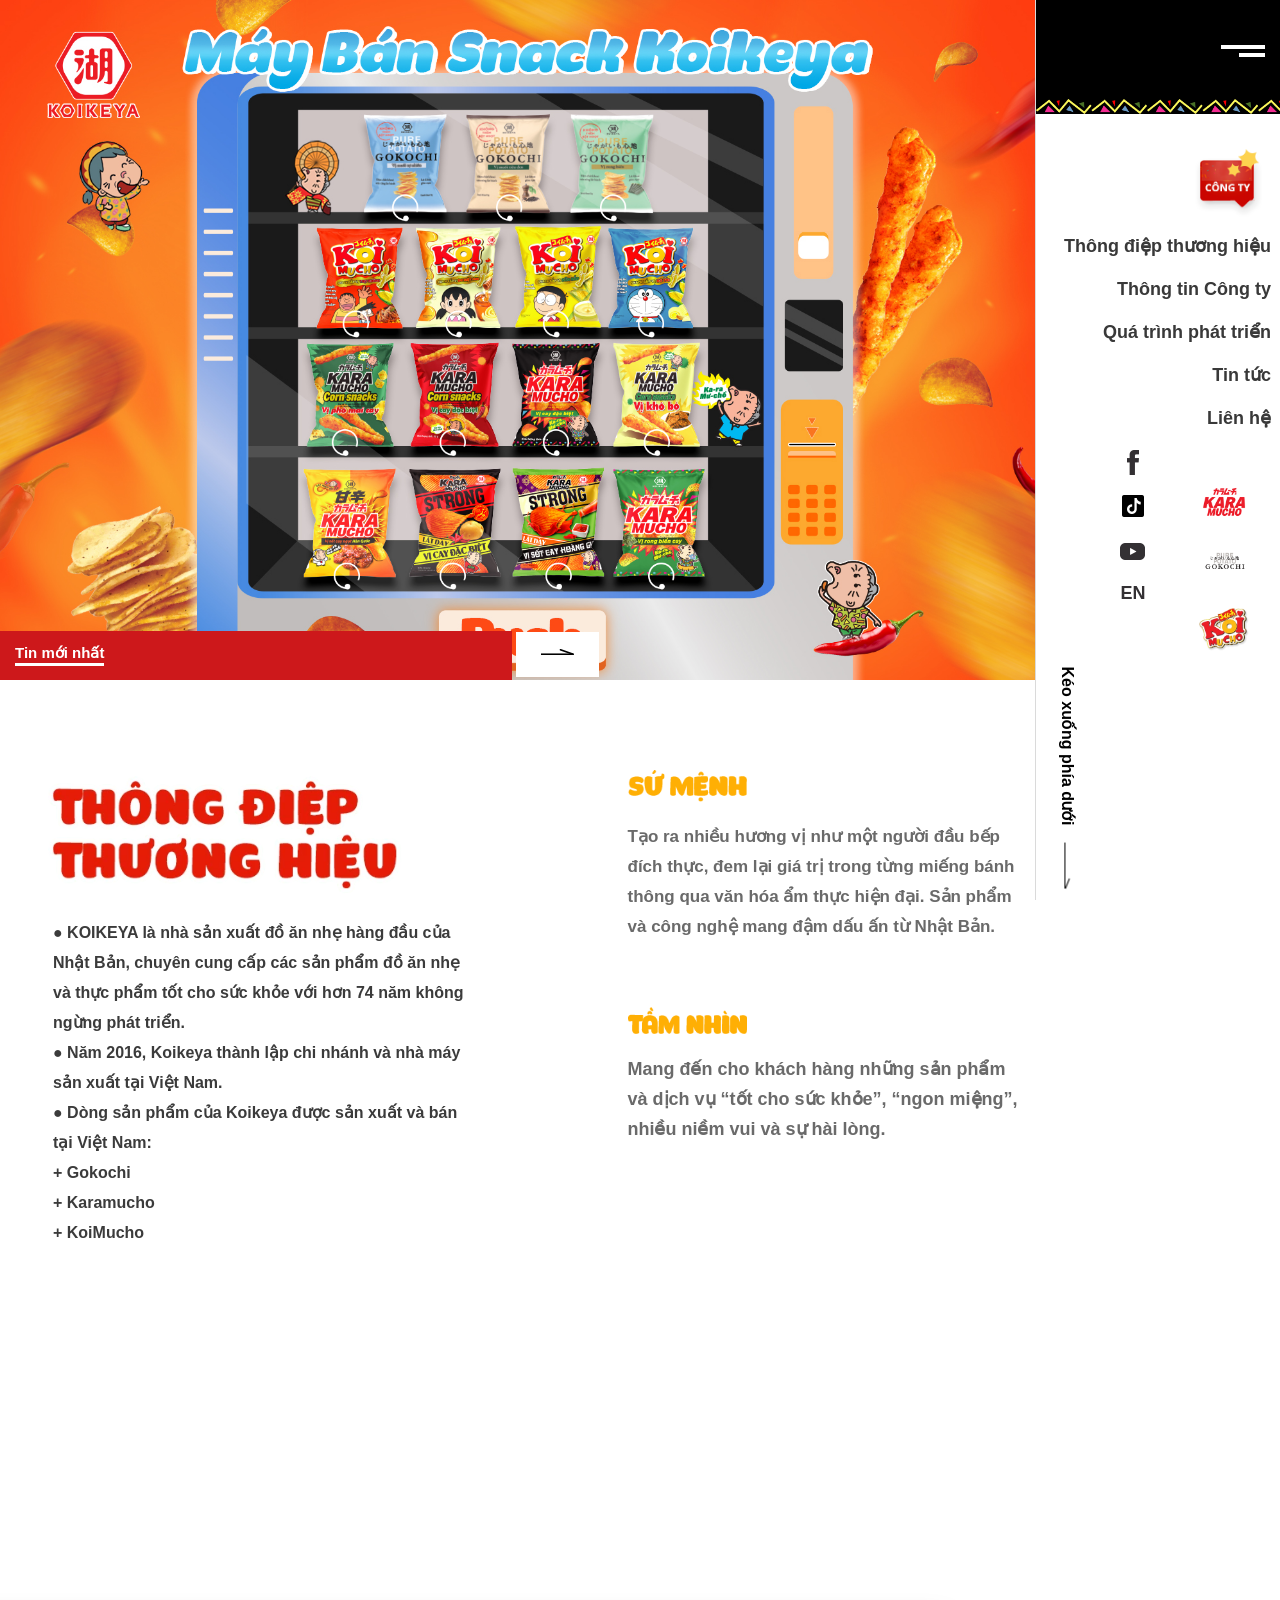
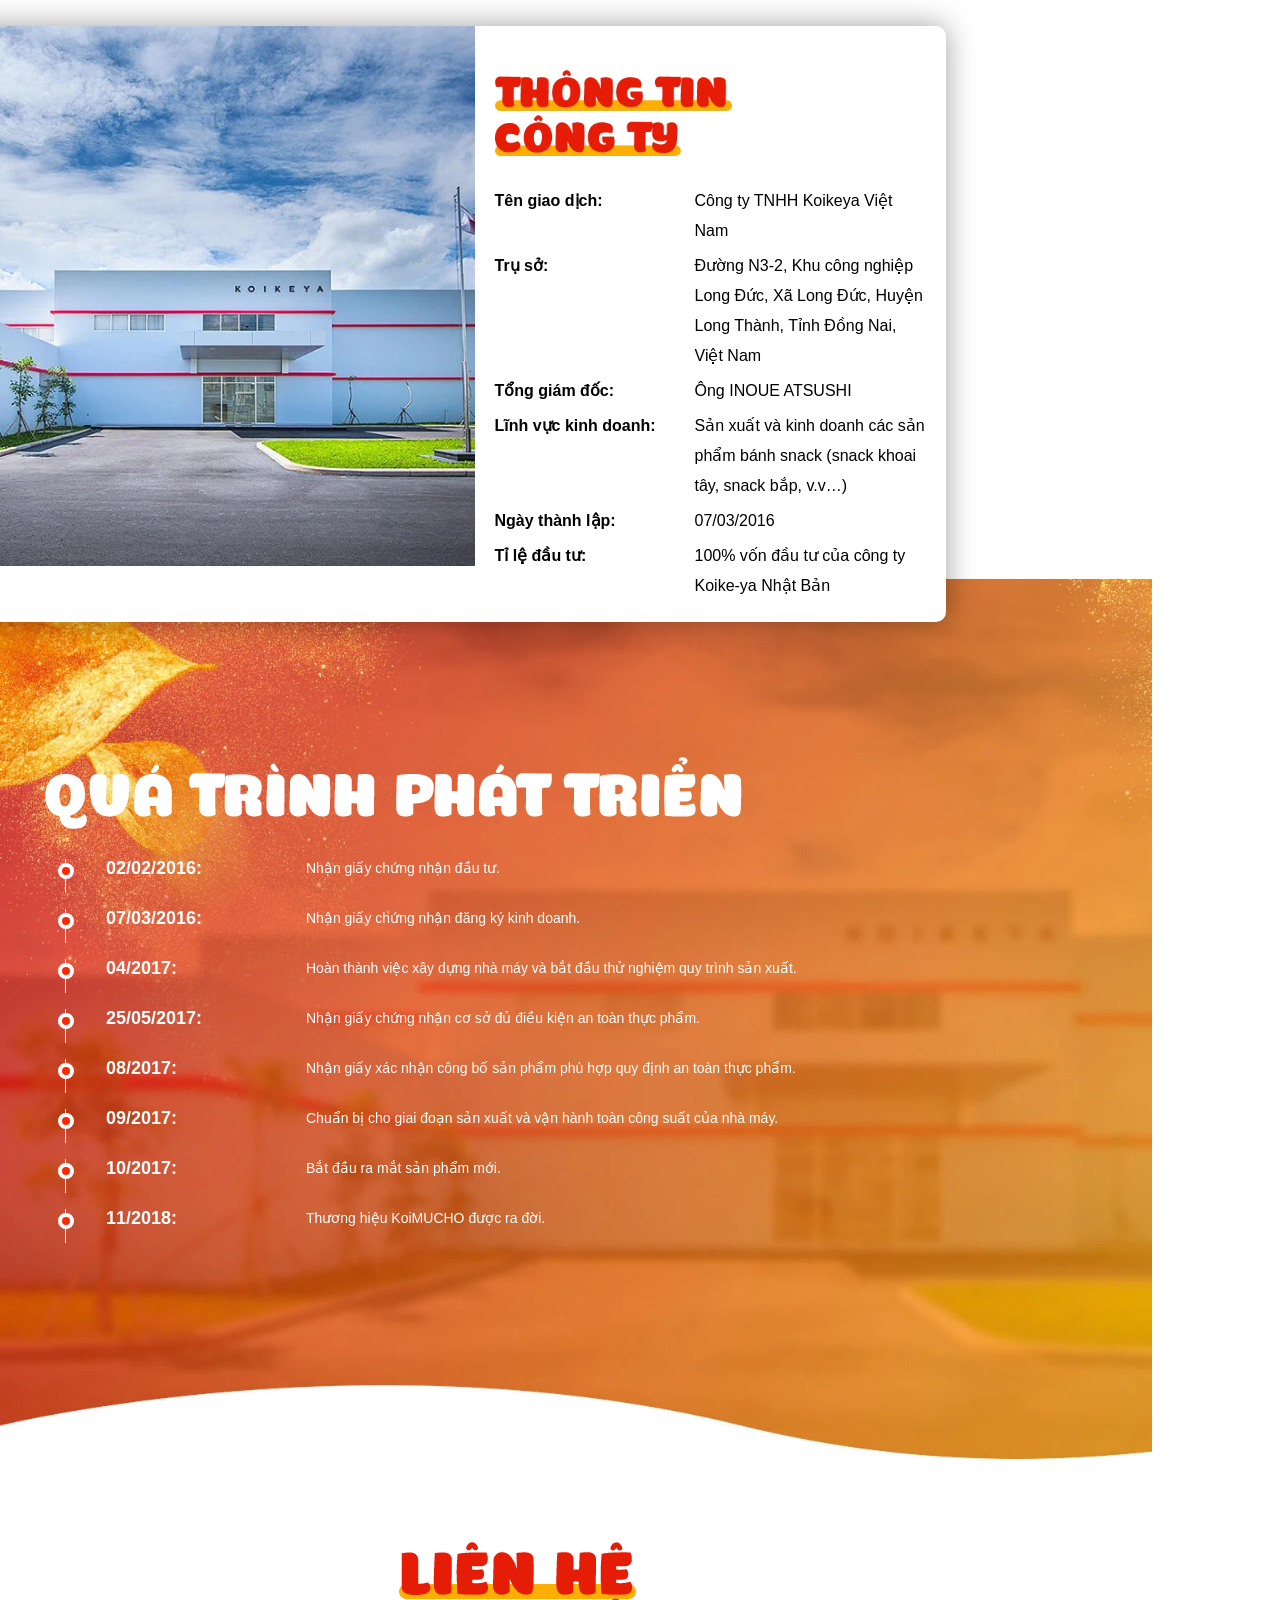
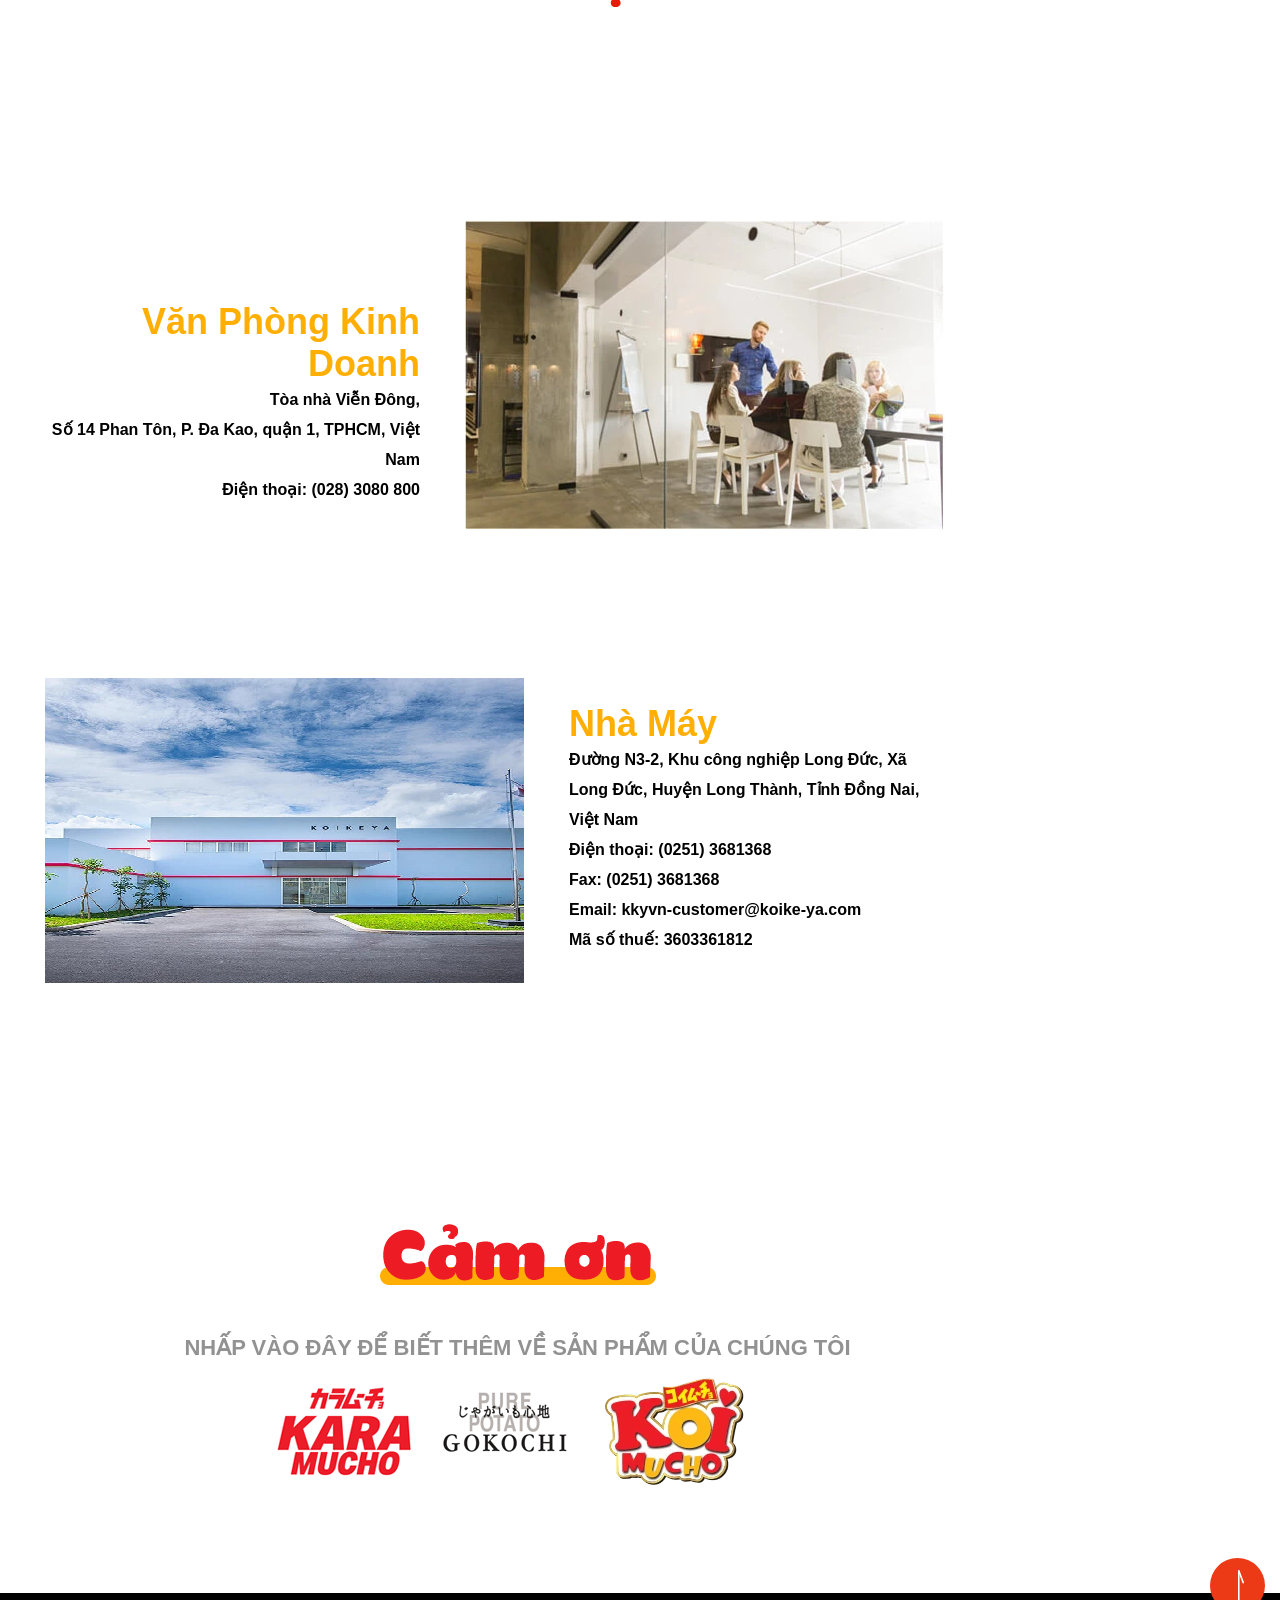
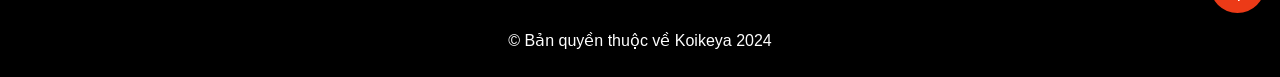
==== corporate.html @ fdd8d968 "first commit" ====
<!DOCTYPE html>
<html lang="en">
  <head>
    <meta charset="UTF-8" />
    <meta
      name="viewport"
      content="width=device-width, initial-scale=1, shrink-to-fit=no"
    />
    <link
      rel="stylesheet"
      href="https://cdn.jsdelivr.net/npm/bootstrap@4.3.1/dist/css/bootstrap.min.css"
      integrity="sha384-ggOyR0iXCbMQv3Xipma34MD+dH/1fQ784/j6cY/iJTQUOhcWr7x9JvoRxT2MZw1T"
      crossorigin="anonymous"
    />
    <title>Corporate Site | Koikeya</title>
    <meta name="author" content="Corporate Site" />
    <meta
      property="og:image"
      content="./assets/main-img/banner-corporate.jpg"
    />
    <link
      rel="icon"
      type="image/x-icon"
      href="./assets/main-img/logo-web.png"
    />
    <link rel="stylesheet" href="./corporate.css" />
    <link rel="stylesheet" href="./responsive-corporate.css" />
    <script src="https://ajax.googleapis.com/ajax/libs/jquery/3.7.1/jquery.min.js"></script>
    <script src="corporate.js"></script>
  </head>

  <body>
    <div class="row w-100 p-0 m-0">
      <div
        class="corporate-left"
        data-bs-spy="scroll"
        data-bs-target="#list-example"
        data-bs-offset="0"
        class="scrollspy-example"
        tabindex="0"
      >
        <div class="banner" id="banner">
          <img
            src="./assets/main-img/banner-corporate.jpg"
            alt=""
            class="nav-banner"
          />
          <div class="banner-bottom">
            <div class="content">
              <h2>Tin mới nhất</h2>
            </div>
            <div class="btn">
              <a href=""></a>
            </div>
          </div>
        </div>
        <div id="brand-message" class="section-brand">
          <div class="section-brand-message p-5">
            <img
              src="./assets/main-img/brand-message-vi.d3478b57.webp"
              alt=""
              width="84%"
              class="mt-5 mb-4"
            />
            <p>
              ● KOIKEYA là nhà sản xuất đồ ăn nhẹ hàng đầu của Nhật Bản, chuyên
              cung cấp các sản phẩm đồ ăn nhẹ và thực phẩm tốt cho sức khỏe với
              hơn 74 năm không ngừng phát triển.
              <br />
              ● Năm 2016, Koikeya thành lập chi nhánh và nhà máy sản xuất tại
              Việt Nam.
              <br />
              ● Dòng sản phẩm của Koikeya được sản xuất và bán tại Việt Nam:
              <br />
              + Gokochi
              <br />+ Karamucho <br />+ KoiMucho
            </p>
          </div>
          <div class="mission-container">
            <div class="content-mission">
              <img
                src="./assets/main-img/download (5).png"
                alt=""
                width="30%"
              />
              <div>
                Tạo ra nhiều hương vị như một người đầu bếp đích thực, đem lại
                giá trị trong từng miếng bánh thông qua văn hóa ẩm thực hiện
                đại. Sản phẩm và công nghệ mang đậm dấu ấn từ Nhật Bản.
              </div>
            </div>
            <div class="content-vision">
              <img
                src="./assets/main-img/download (6).png"
                alt=""
                width="30%"
              />
              <div>
                Mang đến cho khách hàng những sản phẩm và dịch vụ “tốt cho sức
                khỏe”, “ngon miệng”, nhiều niềm vui và sự hài lòng.
              </div>
            </div>
          </div>
        </div>
        <div id="company-info" class="wh-100">
          <div class="container w-100">
            <div class="company-info_wrap d-flex">
              <div class="company-img">
                <img
                  src="./assets/main-img/koikeya.e0953440.webp"
                  alt=""
                  width="540px"
                  height="540px"
                />
              </div>
              <div class="company-content w-100">
                <img
                  src="./assets/main-img/company-info-vi.87ea4a58 (1).webp"
                  alt=""
                  width="55%"
                />
                <ul class="w-100">
                  <li class="w-100">
                    <p class="title">Tên giao dịch:</p>
                    <p class="content text-left">
                      Công ty TNHH Koikeya Việt Nam
                    </p>
                  </li>
                  <li class="w-100">
                    <p class="title">Trụ sở:</p>
                    <p class="content">
                      Đường N3-2, Khu công nghiệp Long Đức, Xã Long Đức, Huyện
                      Long Thành, Tỉnh Đồng Nai, Việt Nam
                    </p>
                  </li>
                  <li class="w-100">
                    <p class="title">Tổng giám đốc:</p>
                    <p class="content">Ông INOUE ATSUSHI</p>
                  </li>
                  <li class="w-100">
                    <p class="title">Lĩnh vực kinh doanh:</p>
                    <p class="content">
                      Sản xuất và kinh doanh các sản phẩm bánh snack (snack
                      khoai tây, snack bắp, v.v…)
                    </p>
                  </li>
                  <li class="w-100">
                    <p class="title">Ngày thành lập:</p>
                    <p class="content">07/03/2016</p>
                  </li>
                  <li class="w-100">
                    <p class="title">Tỉ lệ đầu tư:</p>
                    <p class="content">
                      100% vốn đầu tư của công ty Koike-ya Nhật Bản
                    </p>
                  </li>
                </ul>
              </div>
            </div>
          </div>
        </div>
        <div id="other" class="section-other">
          <div class="container">
            <div class="section-other__content">
              <h2 class="">
                <img src="./assets/main-img/other-vi.a09af81f.webp" alt="" />
              </h2>
              <ul>
                <li>
                  <div>02/02/2016:</div>
                  <p>Nhận giấy chứng nhận đầu tư.</p>
                </li>
              </ul>
              <ul>
                <li>
                  <div>07/03/2016:</div>
                  <p>Nhận giấy chứng nhận đăng ký kinh doanh.</p>
                </li>
              </ul>
              <ul>
                <li>
                  <div>04/2017:</div>
                  <p>
                    Hoàn thành việc xây dựng nhà máy và bắt đầu thử nghiệm quy
                    trình sản xuất.
                  </p>
                </li>
              </ul>
              <ul>
                <li>
                  <div>25/05/2017:</div>
                  <p>
                    Nhận giấy chứng nhận cơ sở đủ điều kiện an toàn thực phẩm.
                  </p>
                </li>
              </ul>
              <ul>
                <li>
                  <div>08/2017:</div>
                  <p>
                    Nhận giấy xác nhận công bố sản phẩm phù hợp quy định an toàn
                    thực phẩm.
                  </p>
                </li>
              </ul>
              <ul>
                <li>
                  <div>09/2017:</div>
                  <p>
                    Chuẩn bị cho giai đoạn sản xuất và vận hành toàn công suất
                    của nhà máy.
                  </p>
                </li>
              </ul>
              <ul>
                <li>
                  <div>10/2017:</div>
                  <p>Bắt đầu ra mắt sản phẩm mới.</p>
                </li>
              </ul>
              <ul>
                <li>
                  <div>11/2018:</div>
                  <p>Thương hiệu KoiMUCHO được ra đời.</p>
                </li>
              </ul>
            </div>
          </div>
        </div>
        <div class="contact" id="contact">
          <div class="container">
            <img
              src="./assets/main-img/download (8).png"
              alt=""
              class="contact-title-img"
            />
            <div class="contact-wrap">
              <div class="contact-content">
                <div class="section-contact">
                  <div>
                    <h3>Văn Phòng Kinh Doanh</h3>
                    <p class="address-first">Tòa nhà Viễn Đông,</p>
                    <p>Số 14 Phan Tôn, P. Đa Kao, quận 1, TPHCM, Việt Nam</p>
                    <a href="tel:+842873080800">Điện thoại: (028) 3080 800</a>
                  </div>
                  <div>
                    <img
                      src="./assets/main-img/contact-img01.9b5e8e70.webp"
                      alt=""
                    />
                  </div>
                </div>
                <div class="section-contact">
                  <div>
                    <img
                      src="./assets/main-img/contact-img02.76fb9b3e.png"
                      alt=""
                    />
                  </div>
                  <div class="reverse">
                    <h3>Nhà Máy</h3>
                    <p class="address">
                      Đường N3-2, Khu công nghiệp Long Đức, Xã Long Đức, Huyện
                      Long Thành, Tỉnh Đồng Nai, Việt Nam
                    </p>
                    <a href="tel:+842513681368" class="phone"
                      >Điện thoại: (0251) 3681368</a
                    >
                    <p class="fax">Fax: (0251) 3681368</p>
                    <a href="mailto:kkyvn-customer@koike-ya.com" class="email"
                      >Email: kkyvn-customer@koike-ya.com</a
                    >
                    <p class="tax">Mã số thuế: 3603361812</p>
                  </div>
                </div>
              </div>
            </div>
          </div>
        </div>
        <div class="thank-you">
          <div>
            <img src="./assets/main-img/thank-you.png" alt="" class="mb-5" />
          </div>
          <p>NHẤP VÀO ĐÂY ĐỂ BIẾT THÊM VỀ SẢN PHẨM CỦA CHÚNG TÔI</p>
          <div class="d-flex justify-content-center logo-bottom">
            <a href="./karamucho.html">
              <img
                src="./assets/main-img/menu-logo-karamucho.c466da1b.png"
                alt=""
              />
            </a>
            <a href="./gokochi.html">
              <img src="./assets/main-img/menu-logo-gokochi.png" alt="" />
            </a>
            <a href="./koimucho.html">
              <img src="./assets/main-img/koi-mucho.43d8c88e.webp" alt="" />
            </a>
          </div>
        </div>
      </div>
      <div class="corporate-right" id="list-example" class="list-group">
        <div class="d-flex flex-column vh-100 ">
          <div class="w-100 navbar-wrap fixed-left">
            <div class="navbar-inner d-flex justify-content-end ">
              <div class="nav-logo">
                <img src="./assets/main-img/logo.1ca9125c.webp" />
              </div>
              <div class="navbar-btn" id="navbar-btn">
                <span></span>
                <span></span>
              </div>
            </div>
          </div>
          <div class="navbar-content">
            <div class="btn-navbar-content">
              <img src="./assets/main-img/close.png" alt="" id="close-img" />
            </div>
            <div class="navbar-content_wrap">
              <div class="nav-content_list">
                <div class="nav-content_item">
                  <a href="index.html">Trang chủ</a>
                </div>
                <div class="nav-content_item ">
                  <a href="" class="active">Website Công Ty</a>
                </div>
                <div class="nav-content_item">
                  <a href="./karamucho.html">KARAMUCHO</a>
                </div>
                <div class="nav-content_item">
                  <a href="./koimucho.html">KoiMUCHO</a>
                </div>
                <div class="nav-content_item">
                  <a href="./gokochi.html">Gokochi</a>
                </div>
                <div class="nav-content_logo">
                  <a
                    href="./karamucho.html"
                    class="nav-content__logo__karamocho"
                    ><img
                      src="./assets/main-img/menu-logo-karamucho.c466da1b.png"
                      alt=""
                      width="280px"
                      height="250px"
                  /></a>
                  <a href="./gokochi.html" class="nav-content__logo__koimocho"
                    ><img src="./assets/gokochi/Logo Gokochi.jpg" alt=""
                  /></a>
                  <a href="./koimucho.html" class="nav-content__logo__koimocho"
                    ><img
                      src="./assets/main-img/menu-logo-koimucho.8d4b4646.webp"
                      alt=""
                  /></a>
                </div>
                <div class="nav-content_social">
                  <a href="https://www.facebook.com/Karamucho.Vn/"
                    ><img src="./assets/main-img/download (16).png" alt=""
                  /></a>
                  <a href="https://www.tiktok.com/@koikeya_snack"
                    ><img src="./assets/main-img/tiktok.png" alt=""
                  /></a>
                  <a
                    href="https://www.youtube.com/channel/UCUNnWTLL2CyNMmF2dpbd9xg"
                    ><img src="./assets/main-img/download (17).png" alt=""
                  /></a>
                  <a href="javascript:void(0);" id="language">EN</a>
                </div>
              </div>
            </div>
          </div>
          <div class="w-100 navbar-scroll">
            <div class="w-100 d-flex justify-content-end">
              <img
                src="./assets/main-img/icon-corp-vi.7eacaf6f.webp"
                alt=""
                class="company-icon"
              />
            </div>
            <div class="w-100 d-flex flex-column align-items-end">
              <div class="nav-scroll_item">
                <a href="#brand-message"> Thông điệp thương hiệu </a>
              </div>
              <div class="nav-scroll_item">
                <a href="#company-info"> Thông tin Công ty </a>
              </div>
              <div class="nav-scroll_item">
                <a href="#other"> Quá trình phát triển </a>
              </div>
              <div class="nav-scroll_item">
                <a href="#contact"> Tin tức </a>
              </div>
              <div class="nav-scroll_item">
                <a href="#contact"> Liên hệ </a>
              </div>
            </div>
            <div class="d-flex justify-content-around">
              <div>
                <div class="scroll-down vi">
                  <a href="#">Kéo xuống phía dưới</a>
                </div>
              </div>
              <div class="navbar-scroll_social">
                <a href="https://www.facebook.com/Karamucho.Vn/"
                  ><img
                    src="./assets/main-img/download (3).png"
                    alt=""
                    width="12px"
                    height="25px"
                /></a>
                <a href="https://www.tiktok.com/@koikeya_snack"
                  ><img
                    src="./assets/main-img/icons8-tiktok-30.png"
                    alt=""
                    href="https://www.tiktok.com/@koikeya_snack"
                /></a>
                <a
                  href="https://www.youtube.com/channel/UCUNnWTLL2CyNMmF2dpbd9xg"
                  ><img src="./assets/main-img/download (4).png" alt=""
                /></a>
                <a href="javascript:void(0)" id="language-bottom">EN</a>
              </div>
              <div class="navbar-scroll_logo">
                <a href="./karamucho.html"
                  ><img
                    src="./assets/main-img/menu-logo-karamucho.c466da1b.png"
                    alt=""
                /></a>
                <a href="./gokochi.html">
                  <img src="./assets/gokochi/Logo Gokochi.jpg" alt="" />
                </a>
                <a href="./koimucho.html">
                  <img
                    src="./assets/main-img/menu-logo-koimucho.8d4b4646.webp"
                    alt=""
                  />
                </a>
              </div>
            </div>
          </div>
        </div>
      </div>
      <footer>
        <div class="copyright">
          <div class="back-top"></div>
          <span>© Bản quyền thuộc về Koikeya 2024</span>
        </div>
      </footer>
    </div>
  </body>
</html>
---- corporate.css ----
body {
    /* overflow: hidden; */
}

.corporate-left {
    max-width: calc(100% - 245px);
}

.corporate-right {
    width: 245px;
    max-height: 100vh;
    border-left: 1px solid #dadada;
    background-color: white;
    position: fixed;
    right: 0;
}

.navbar-wrap {
    padding: 15px 15px 30px 15px;
    background: #000 url("./assets/main-img/download\ \(1\).png") repeat-x 0 100% / auto 15px;
}

.navbar-inner {
    height: 69px;
}

.navbar-btn {
    position: relative;
    width: 44px;
    height: 3px;
    cursor: pointer;
    z-index: 9999;
}

.navbar-btn span:first-child {
    width: 100%;
    top: 30px;
    position: absolute;
    left: 0;
    height: 4px;
    width: 100%;
    background: #fff;
    -webkit-transition: 0.4s cubic-bezier(0.165, 0.84, 0.44, 1),
    width 0.4s cubic-bezier(0.165, 0.84, 0.44, 1) 0.4s;
    transition: 0.4s cubic-bezier(0.165, 0.84, 0.44, 1),
    width 0.4s cubic-bezier(0.165, 0.84, 0.44, 1) 0.4s;
}

.navbar-btn span {
    width: 60%;
    top: 38px;
    position: absolute;
    right: 0;
    height: 4px;
    background: #fff;
    -webkit-transition: 0.4s cubic-bezier(0.165, 0.84, 0.44, 1),
    width 0.4s cubic-bezier(0.165, 0.84, 0.44, 1) 0.4s;
    transition: 0.4s cubic-bezier(0.165, 0.84, 0.44, 1),
    width 0.4s cubic-bezier(0.165, 0.84, 0.44, 1) 0.4s;
}

.navbar-btn:hover span {
    width: 100%;
}

.navbar-btn.open span:first-child {
    width: 100%;
    top: 30px;
    position: absolute;
    left: 0;
    height: 4px;
    width: 100%;
    background: black;
    transform: rotate(45deg);
    -webkit-transition: 0.4s cubic-bezier(0.165, 0.84, 0.44, 1),
    width 0.4s cubic-bezier(0.165, 0.84, 0.44, 1) 0.4s;
    transition: 0.4s cubic-bezier(0.165, 0.84, 0.44, 1),
    width 0.4s cubic-bezier(0.165, 0.84, 0.44, 1) 0.4s;
}

.navbar-btn.open span:last-child {
    transform: rotate(135deg);
    width: 100%;
    top: 30px;
    position: absolute;
    left: 0;
    height: 4px;
    width: 100%;
    background: black;
}

.navbar-scroll {
    position: relative;
    width: 100%;
    height: 100%;
    padding: 10px 5px;
    overflow: hidden;
}

.nav-scroll_item {
    padding: 8px 4px;
    position: relative;
}

.nav-scroll_item a {
    color: #393939;
    font-size: 18px;
    font-weight: 700;
    text-decoration: none;
}

.nav-scroll_item a::after {
    content: "";
    position: absolute;
    left: 0;
    bottom: 6px;
    width: 0;
    height: 2.5px;
    transition: 0.4s ease-in-out;
    background-color: #6d6d6d;
}

.nav-scroll_item a:hover::after {
    width: 100%;
}

.navbar-scroll_social {
    display: flex;
    flex-direction: column;
    justify-content: end;
    text-align: center;
    margin-bottom: 5rem;
    z-index: 2;
}

.navbar-scroll_social a {
    color: #333033;
    font-size: 18px;
    font-weight: 800;
    text-align: center;
    text-transform: uppercase;
    padding: 8px 0;
}

.navbar-scroll_social a:last-child {
    padding-bottom: 0;
}

.navbar-scroll_logo {
    display: -webkit-box;
    display: -ms-flexbox;
    display: flex;
    -webkit-box-orient: vertical;
    -webkit-box-direction: normal;
    -ms-flex-direction: column;
    flex-direction: column;
    -webkit-box-align: end;
    -ms-flex-align: end;
    align-items: flex-end;
    padding-top: 30px;
}

.navbar-scroll_logo img {
    width: 100%;
    max-width: 50px;
    margin-top: 15px;
    margin-bottom: 15px;
}

.scroll-down {
    position: absolute;
    bottom: 110px;
    left: -5rem;
}

.scroll-down a {
    display: block;
    padding-right: 4rem;
    background: url("./assets/main-img/download\ \(9\).png") no-repeat 100%;
    -webkit-transform: rotate(90deg);
    transform: rotate(90deg);
    color: #000;
    font-size: 16px;
    font-weight: 600;
    opacity: 1;
    -webkit-animation: textscrolldown 3s infinite;
    animation: textscrolldown 3s infinite;
    text-decoration: none;
}

@keyframes textscrolldown {
    0% {
        -webkit-transform: rotate(90deg) translate(0);
        transform: rotate(90deg) translate(0);
        opacity: 0;
    }
    10% {
        opacity: 1;
    }
    90% {
        opacity: 1;
    }
    100% {
        -webkit-transform: rotate(90deg) translate(20px);
        transform: rotate(90deg) translate(20px);
        opacity: 0;
    }
}

.nav-scroll_item a.active {
    color: #cc0f04;
    font-weight: 700;
}

.nav-scroll_item a.active::after {
    content: "";
    position: absolute;
    left: 0;
    bottom: 6px;
    width: 0;
    height: 2.5px;
    transition: 0.4s ease-in-out;
    background-color: #cc0f04;
}

.nav-scroll_item a:hover::after {
    width: 100%;
}

.banner {
    position: relative;
    max-width: 100vw;
    box-sizing: border-box;
    overflow: hidden;
    max-height: 100vh;
}

.banner .logo-koikeya {
    position: absolute;
    top: 22px;
    left: 50%;
    transform: translateX(-50%);
    width: 78px;
}

.banner .logo-koikeya img {
    max-width: 100%;
    height: auto;
}

.banner img {
    height: auto;
    width: 100%;
}

.banner-bottom {
    position: absolute;
    right: 12px;
    bottom: 0;
    left: 0;
    display: flex;
}

.banner-bottom .content {
    padding: 10px 15px;
    min-height: 30px;
    background-color: #cd181b;
    color: #fff;
    -webkit-box-flex: 1;
    flex-grow: 1;
    max-width: 50%;
}

.banner-bottom .content h2 {
    position: relative;
    display: inline-block;
    font-size: 15px;
    font-weight: 600;
}

.banner-bottom .content h2::after {
    content: "";
    position: absolute;
    bottom: -4px;
    left: 0;
    width: 100%;
    height: 3px;
    background-color: #fff;
}

.banner-bottom .btn {
    flex: 0 0 93px;
    max-width: 93px;
    padding-top: 0;
    padding-bottom: 3px;
    padding-left: 3px;
}

.banner-bottom .btn a {
    display: block;
    width: 110%;
    height: 102%;
    background: #fff url("./assets/main-img/download\ \(10\).png") no-repeat 50%;
}

.section-brand {
    position: relative;
    max-width: 1920px;
    margin: 0 auto;
    display: flex;
    padding-bottom: 280px;
}

.section-brand-message {
    -webkit-box-flex: 0;
    -ms-flex: 0 0 50%;
    flex: 0 0 50%;
    max-width: 600px;
    position: relative;
    padding: 80px 20px 190px;
    margin-bottom: 20px;
}

.section-brand-message::after {
    content: "";
    position: absolute;
    right: -4.2%;
    bottom: 0;
    width: 1800px;
    height: 1500px;
    border-radius: 15%;
    z-index: -1;
    background: url("./assets/main-img/download.jpg") repeat 0 0;
    box-shadow: 0 0 21px rgba(0, 0, 0, 0.48);
    transform-origin: 0 0;
    transform: scale(0);
    transition: transform 0.8s ease-in-out, width 0.8s ease-in-out;
}

.section-brand-message.active::after {
    transform: scale(1);
}

.section-brand-message p {
    padding: 0 5px;
    line-height: 30px;
    color: #3b3b3b;
    font-size: 16px;
    font-weight: 600;
    margin-bottom: 30px;
}

.img-brand_bottom {
    margin-bottom: 204px;
}

.section-brand .mission-container {
    padding: 90px 8px 30px 110px;
}

.section-brand .mission-container .content-mission {
    padding-bottom: 35px;
    margin-bottom: 15px;
}

.section-brand .mission-container .content-mission img {
    padding-bottom: 20px;
}

.section-brand .mission-container .content-mission div {
    line-height: 30px;
    color: #6a6a6a;
    font-size: 17px;
    font-weight: 600;
}

.section-brand .mission-container .content-vision {
    padding-top: 15px;
}

.section-brand .mission-container .content-vision img {
    margin-bottom: 20px;
}

.section-brand .mission-container .content-vision div {
    line-height: 30px;
    color: #6a6a6a;
    font-size: 18px;
    font-weight: 600;
}

.company-info {
    background: url("./assets/main-img/download.webp") no-repeat 90px 190px;
}

.container .company-info_wrap {
    position: relative;
    right: 10%;
    display: flex;
    flex-direction: row;
    width: 79vw;
    margin: -60px 20px 0;
    background-color: #fff;
    border-radius: 10px;
    -webkit-box-shadow: 0 0 30px rgba(0, 0, 0, 0.38);
    box-shadow: 0 0 30px rgba(0, 0, 0, 0.38);
    overflow: hidden;
    -webkit-transform: translateY(60px);
    transform: translateY(60px);
    margin-top: -75px;
    -webkit-transform: translateY(75px);
    transform: translateY(75px);
}

.company-info .container .company-info_wrap .company-img {
    -webkit-box-flex: 0;
    -ms-flex: 0 0 45%;
    flex: 0 0 45%;
    max-width: 45%;
    padding-bottom: 30px;
}

.company-content {
    padding: 20px 20px 0 20px;
    line-height: 30px;
    color: #000;
    font-size: 16px;
}

.company-content img {
    padding-bottom: 30px;
    margin-top: 24px;
}

.company-content ul {
    list-style: none;
    padding-left: 0;
}

.company-content ul li {
    display: flex;
    /* margin-bottom: 5px; */
}

.company-content ul li p {
    margin: 0;
    margin-bottom: 5px;
}

.company-content ul li p:first-child {
    flex: 0 0 200px;
    font-weight: 700;
}

.section-other {
    width: 90vw;
    background-image: url("./assets/main-img/bg-leaf01.a41b67c0.webp"),
    url("./assets/main-img/bg-other-sp-right.8e0224e1.webp"),
    url("./assets/main-img/bg-other.c5cd368b.webp");
    position: relative;
    padding-top: 210px;
    padding-bottom: 200px;
    z-index: -1;
    background-repeat: no-repeat;
    background-size: 0 0, 0 0, cover;
}

.section-other .container {
    max-width: 1200px;
    padding: 0 15px;
    margin: 0 auto;
}

.section-other .container .section-other__content {
    /* max-width: 1000px; */
    padding: 0 30px;
    margin: 0 auto;
}

.section-other__content h2 {
    margin-bottom: 30px;
}

.section-other__content ul {
    margin-right: 10px;
    margin-left: 20px;
    border-left: 1px solid #fff;
    color: #fff;
    line-height: 18px;
    font-size: 14px;
}

.section-other__content ul li {
    display: flex;
    position: relative;
}

.section-other__content ul li::before {
    content: "";
    position: absolute;
    top: 4px;
    left: -48px;
    display: block;
    width: 16px;
    height: 16px;
    background-color: #ff2700;
    border: 4px solid #fff;
    border-radius: 50%;
}

.section-other__content ul li div {
    flex: 0 0 200px;
    margin-bottom: 5px;
    font-size: 18px;
    font-weight: 800;
}

.contact .container {
    max-width: 1360px;
    padding: 0 15px;
    margin: 0 auto;
}

.contact {
    padding-top: 53px;
    margin-top: 30px;
    margin-bottom: 40px;
    line-height: 30px;
    font-size: 16px;
    text-align: center;
}

.contact .container img {
    margin-bottom: 56px;
}

.contact .container .contact-wrap {
    padding: 15px;
    background-color: #fff;
}

.contact-wrap .contact-content {
    max-width: 990px;
    padding: 60px 15px;
    margin: 0 auto;
}

.contact-wrap .contact-content .section-contact {
    box-sizing: border-box;
    padding-top: 53px;
    margin-top: 30px;
    margin-bottom: 40px;
    line-height: 30px;
    font-size: 16px;
    text-align: center;
    display: -webkit-box;
    display: -ms-flexbox;
    display: flex;
    -webkit-box-pack: center;
    -ms-flex-pack: center;
    justify-content: center;
    -webkit-box-align: center;
    -ms-flex-align: center;
    align-items: center;
    -ms-flex-wrap: wrap;
    flex-wrap: nowrap;
}

.section-contact div img {
    margin-bottom: 15px;
}

.section-contact div {
    font-weight: 600;
    padding-right: 45px;
    text-align: right;
    line-height: 30px;
    font-size: 16px;
    color: #000;
}


.section-contact .reverse {
    font-weight: 600;
    padding-right: 45px;
    text-align: left;
    line-height: 30px;
    font-size: 16px;
    color: #000;
    position: relative;
    top: -30px;
}

.section-contact div h3 {
    line-height: normal;
    color: #ffaf04;
    font-size: 36px;
    font-weight: 700;
    padding-bottom: 0;
    margin: 0;
}

.section-contact div p {
    padding-bottom: 0;
    margin: 0;
}

.section-contact div a {
    color: #000;
    text-decoration: none;
}

.thank-you {
    padding-top: 30px;
    padding-bottom: 100px;
    line-height: 30px;
    font-size: 16px;
    text-align: center;
}

.thank-you p {
    margin-bottom: 15px;
    color: #929292;
    font-size: 22px;
    font-weight: 600;
    text-transform: uppercase;
}

footer {
    position: relative;
    z-index: 20;
    width: 100vw;
    height: 50px;
}

footer .copyright {
    position: relative;
    font-size: 16px;
    text-align: center;
    color: #fff;
    padding-top: 36px;
    padding-bottom: 24px;
    background: #000;
}

footer .back-top {
    position: absolute;
    right: 15px;
    top: -35px;
    height: 55px;
    width: 55px;
    z-index: 9;
    cursor: pointer;
    border-radius: 50%;
    background: #ec3a17 url("./assets/main-img/download (15).png") no-repeat 50%;
    -webkit-transition: 0.4s ease;
    transition: 0.4s ease;
}

.company-icon {
    margin-top: 20px;
    height: 81px;
    margin-right: 10px;
    padding: 5px 0;
}

.navbar-content {
    display: none;
    width: 101vw;
    height: 101vh;
    overflow: hidden;
    position: fixed;
    top: 50%;
    left: 50%;
    transform: translate(-50%, -50%);
    background: #000;
    z-index: 999;
}

.navbar-content.open {
    display: block;
}

.btn-navbar-content  img{
    /*background: white;*/
    width: 36px;
    height: 36px;
    position: absolute;
    right: 1rem;
    top: 1rem;
    display: none;
}

.navbar-content_wrap {
    display: flex;
    align-items: center;
    justify-content: center;
    height: 100%;
    width: 100%;
    padding: 0 20px;
    margin: 0 auto;
    opacity: 1;
    background-color: white;
}

.navbar-content_wrap .nav-content_item {
    opacity: 0;
    padding: 5px 0;
    text-align: center;
}

.navbar-content_wrap .nav-content_item a.active {
    color: black;
    font-weight: 700;
}

.navbar-content_wrap .nav-content_item a {
    position: relative;
    font-size: 2.5rem;
    font-weight: 400;
    color: #6d6d6d;
    text-transform: capitalize;
    text-decoration: none;
}

.navbar-content_wrap .nav-content_item a:after {
    content: "";
    position: absolute;
    left: 0;
    bottom: 0;
    height: 2px;
    width: 0;
    -webkit-transition: 0.4s ease-in-out;
    transition: 0.4s ease-in-out;
    background: black;
}

.navbar-content_wrap .nav-content_item:hover a:after {
    width: 100%;
}

.nav-content_logo {
    text-align: center;
    width: 100%;
    opacity: 0;
    display: flex;
}

.nav-content__logo__karamocho {
    width: 50%;
}

.nav-content__logo__karamocho img {
    max-width: 100%;
    height: auto;
    padding: 50px;
    padding-top: 25px;
    padding-bottom: 0;
}

.nav-content__logo__koimocho {
    width: 50%;
}

.nav-content__logo__koimocho img {
    max-width: 100%;
    height: auto;
    padding: 50px;
    padding-top: 25px;
    padding-bottom: 0;
}

.nav-content_social {
    display: flex;
    align-items: center;
    justify-content: center;
    height: 100%;
    max-width: 100%;
    margin-top: 35px;
    opacity: 0;
}

.nav-content_social a {
    padding: 0 45px;
}


.nav-content_social a:last-child {
    color: #cacaca;
    font-size: 20px;
    font-weight: 600;
    text-transform: uppercase;
    text-decoration: underline;
}

.nav-logo {
    display: none;
}
---- responsive-corporate.css ----
/* Mobile & Tablet */
@media (max-width: 1023px) {

}

/* Tablet */
@media (min-width: 740px) and (max-width: 1024px) {
    .corporate-right {
        width: 100%;
    }

    .corporate-right .d-flex.flex-column {
        height: auto !important;
    }

    .navbar-wrap {
        position: fixed;
    }


    .navbar-inner {
        display: flex;
        justify-content: space-between !important;
    }

    .nav-logo {
        display: flex;
        justify-content: center;
        align-items: center;
    }

    .nav-logo img {
        max-width: 100% !important;
        height: 50px !important;
    }

    .corporate-left {
        max-width: 100vw;
        overflow: hidden;
    }

    .banner {
        padding-top: 7rem;
        width: 100%;
        max-height: calc(100vh - 84px);
    }

    .banner-bottom .content {
        max-width: 85%;
    }

    .navbar-scroll {
        display: none;
    }

    .section-brand-message {
        padding: 20px 20px 88px 20px !important;
    }

    .section-brand .mission-container {
        padding: 90px 50px 70px;
    }

    .container .company-info_wrap {
        width: 100%;
        left: -15px;
        flex-direction: column;
    }

    .company-img img {
        max-width: 100%;
        height: auto;
        width: 100% !important;
    }

    .company-content {
        padding: 45px 20px 35px
    }

    .company-content img {
        margin-top: 0;
    }

    .company-content ul li p:first-child {
        flex: 0 0 200px;
    }

    .container {
        max-width: 100%;
    }

    .company-content img {
        max-width: 100% !important;
        width: 250px;
    }

    .company-content ul {
        line-height: 3rem;
        color: #000;
        font-size: 2rem;
    }

    .section-other {
        width: 100vw;
    }

    .section-other__content h2 img {
        width: 100%;
    }

    .section-other__content ul li {
        flex-direction: column;
    }

    .section-contact div {
        padding-right: 0;
    }

    .section-other__content ul li div {
        flex: none;
    }

    .contact .container img {
        max-width: 100%;
        padding-left: 20px;
        margin-bottom: 0;
    }

    .contact-wrap .contact-content .section-contact {
        padding-top: 0;
        margin-bottom: 0;
        margin-top: 0;
    }

    .section-contact__content {
        padding: 60px 15px;
    }

    .contact-wrap .contact-content .section-contact:last-child {
        margin-top: 70px;
    }

    .contact-content .section-contact:last-child img {
        max-width: 90%;
        padding-left: 0;
        position: relative;
        left: -2rem;
    }

    .section-contact .reverse {
        top: 0;
        left: 1rem;
        width: 50%;
    }

    .section-contact .reverse, .section-contact div {
        font-size: 19px;
    }

    .contact-img {
        max-height: none;
        margin-bottom: 56px !important;
    }

    .btn-navbar-content  img {
        display: block;
    }
}

/* Mobile */
@media (max-width: 739px) {
    .corporate-right {
        width: 100%;
    }

    .corporate-right .d-flex.flex-column {
        height: auto !important;
    }

    .navbar-wrap {
        position: fixed;

    }


    .navbar-inner {
        display: flex;
        justify-content: space-between !important;
    }

    .nav-logo {
        display: flex;
        justify-content: center;
        align-items: center;
    }

    .nav-logo img {
        max-width: 100% !important;
        height: 50px !important;
    }

    .corporate-left {
        max-width: 100vw;
        overflow: hidden;
    }

    .banner {
        padding-top: 5.5rem;
        height: 100vh !important;
        width: 100%;
        max-height: calc(100vh - 84px);
    }

    .banner-bottom .content {
        max-width: 85%;
    }

    .navbar-scroll {
        display: none;
    }

    .section-brand {
        display: block;
        padding-bottom: 0;
    }

    .section-brand-message::after {
        right: 0;
    }

    .section-brand-message {
        padding: 20px 20px 88px 20px !important;
    }

    .section-brand::after {
        background: url(https://koike-ya.vn/img/brand-message-element.042f956b.webp) no-repeat top / contain;
        width: 300px;
        top: 24%;
        left: 110%;
    }

    .section-brand .mission-container {
        padding: 90px 30px 70px;
    }

    .section-brand .mission-container .content-mission div {
        font-size: 18px;
    }

    .section-brand .mission-container .content-mission img, .section-brand .mission-container .content-vision img {
        width: 40% !important;
    }

    .container .company-info_wrap {
        width: 100%;
        left: -15px;
        flex-direction: column;
    }

    .company-img img {
        max-width: 100%;
        height: auto;
    }

    .company-content {
        padding: 45px 20px 35px
    }

    .company-content img {
        margin-top: 0;
    }

    .company-content ul li p:first-child {
        flex: 0 0 120px;
    }

    .section-other {
        width: 100vw;
    }

    .section-other__content h2 img {
        width: 100%;
    }

    .section-other__content ul li {
        flex-direction: column;
    }

    .section-contact div {
        padding-right: 0;
    }

    .section-other__content ul li div {
        flex: none;
    }

    .contact-wrap .contact-content {
        padding: 55px 30px 0;
    }


    .contact .container img {
        max-height: none;
        max-width: 100%;
        margin-bottom: 0;
    }

    .contact-wrap .contact-content .section-contact {
        flex-direction: column-reverse;
        justify-content: center;
        align-items: center;
    }

    .section-contact:first-child div:first-child {
        text-align: center;
    }

    .contact-wrap .contact-content .section-contact:last-child {
        flex-direction: column;
    }

    .section-contact .reverse {
        top: 0;
        display: flex;
        flex-direction: column;
        text-align: center;
        padding-right: 0;

    }

    footer {
        display: none
    }

    .nav-content_logo {
        display: flex;
    }

    .nav-content_social a {
        padding: 0 35px
    }

    .nav-content__logo__karamocho img {
        padding: 25px;

    }

    .nav-content__logo__koimocho img {
        padding: 25px;
    }

    .logo-bottom img{
        width: 100%;
    }

    .contact-content .section-contact:nth-child(1) div {
        width: auto !important;
    }

    .btn-navbar-content  img {
        display: block;
    }
}
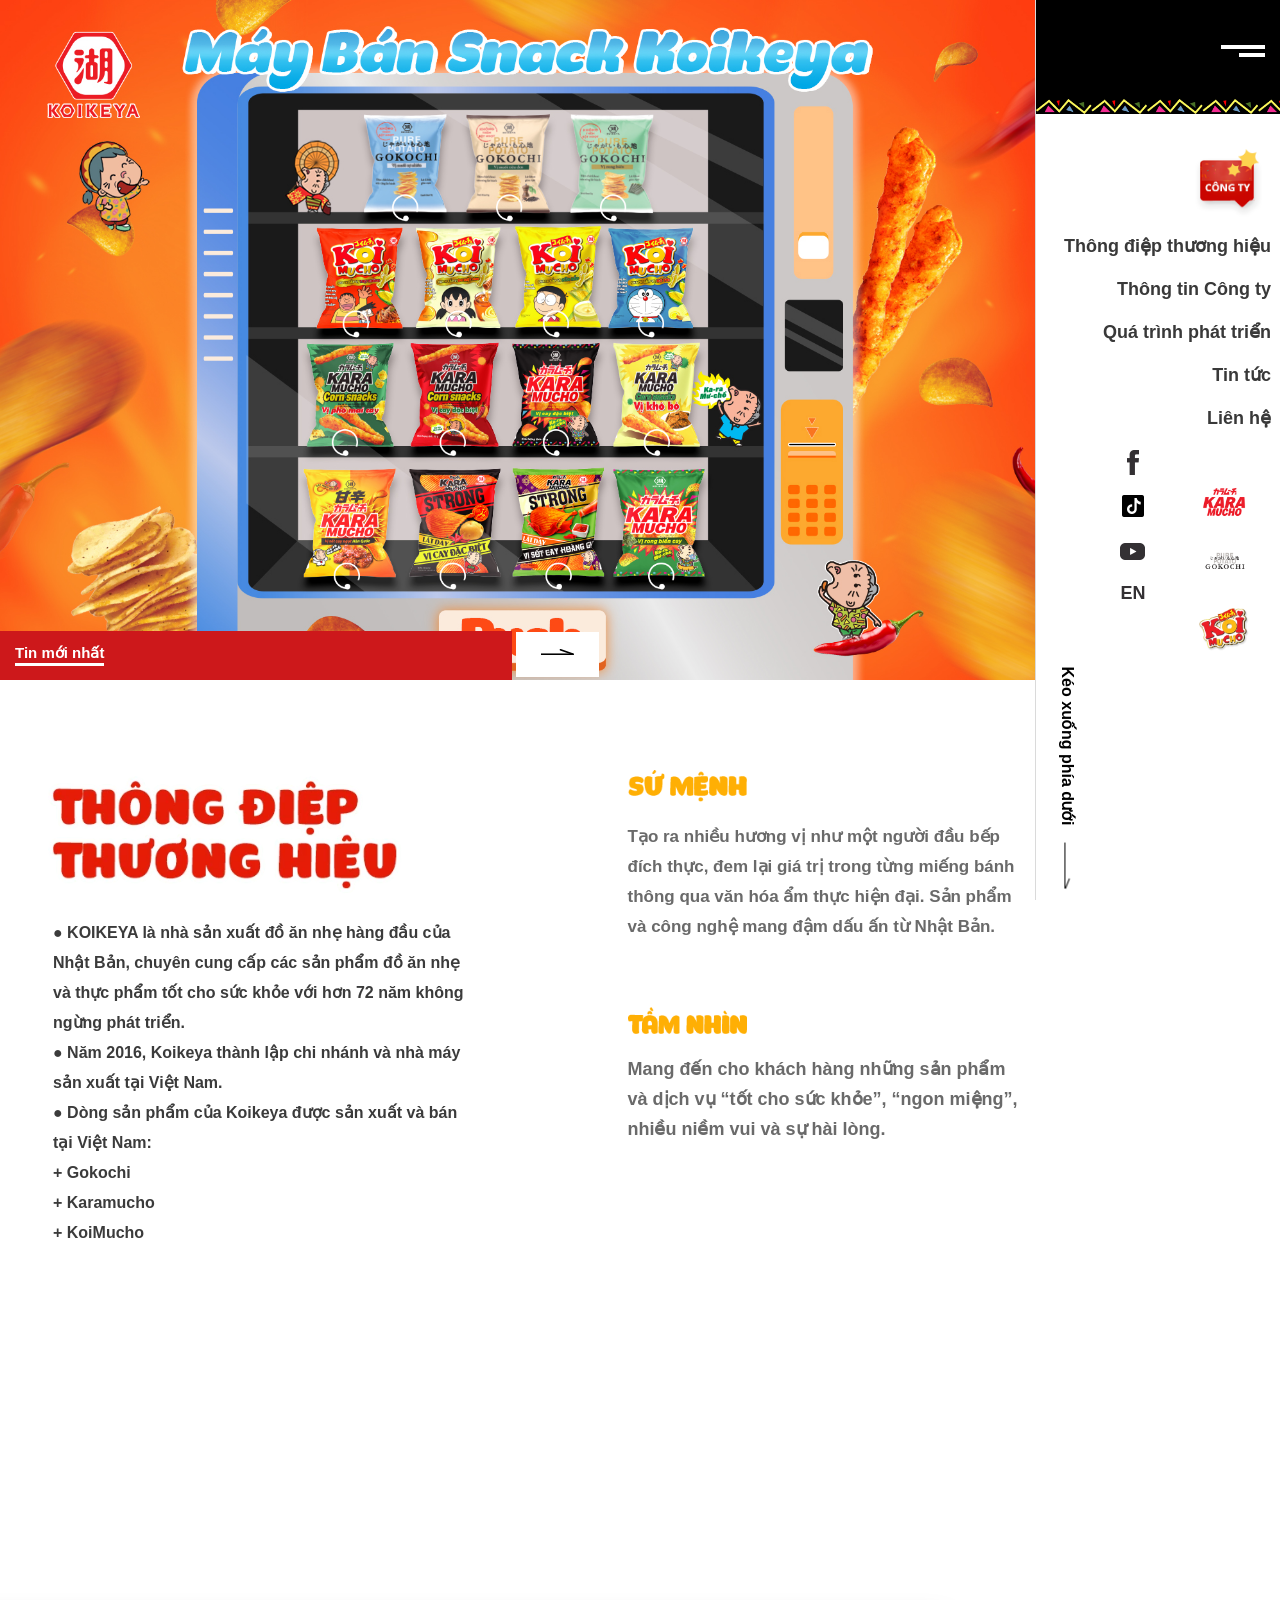
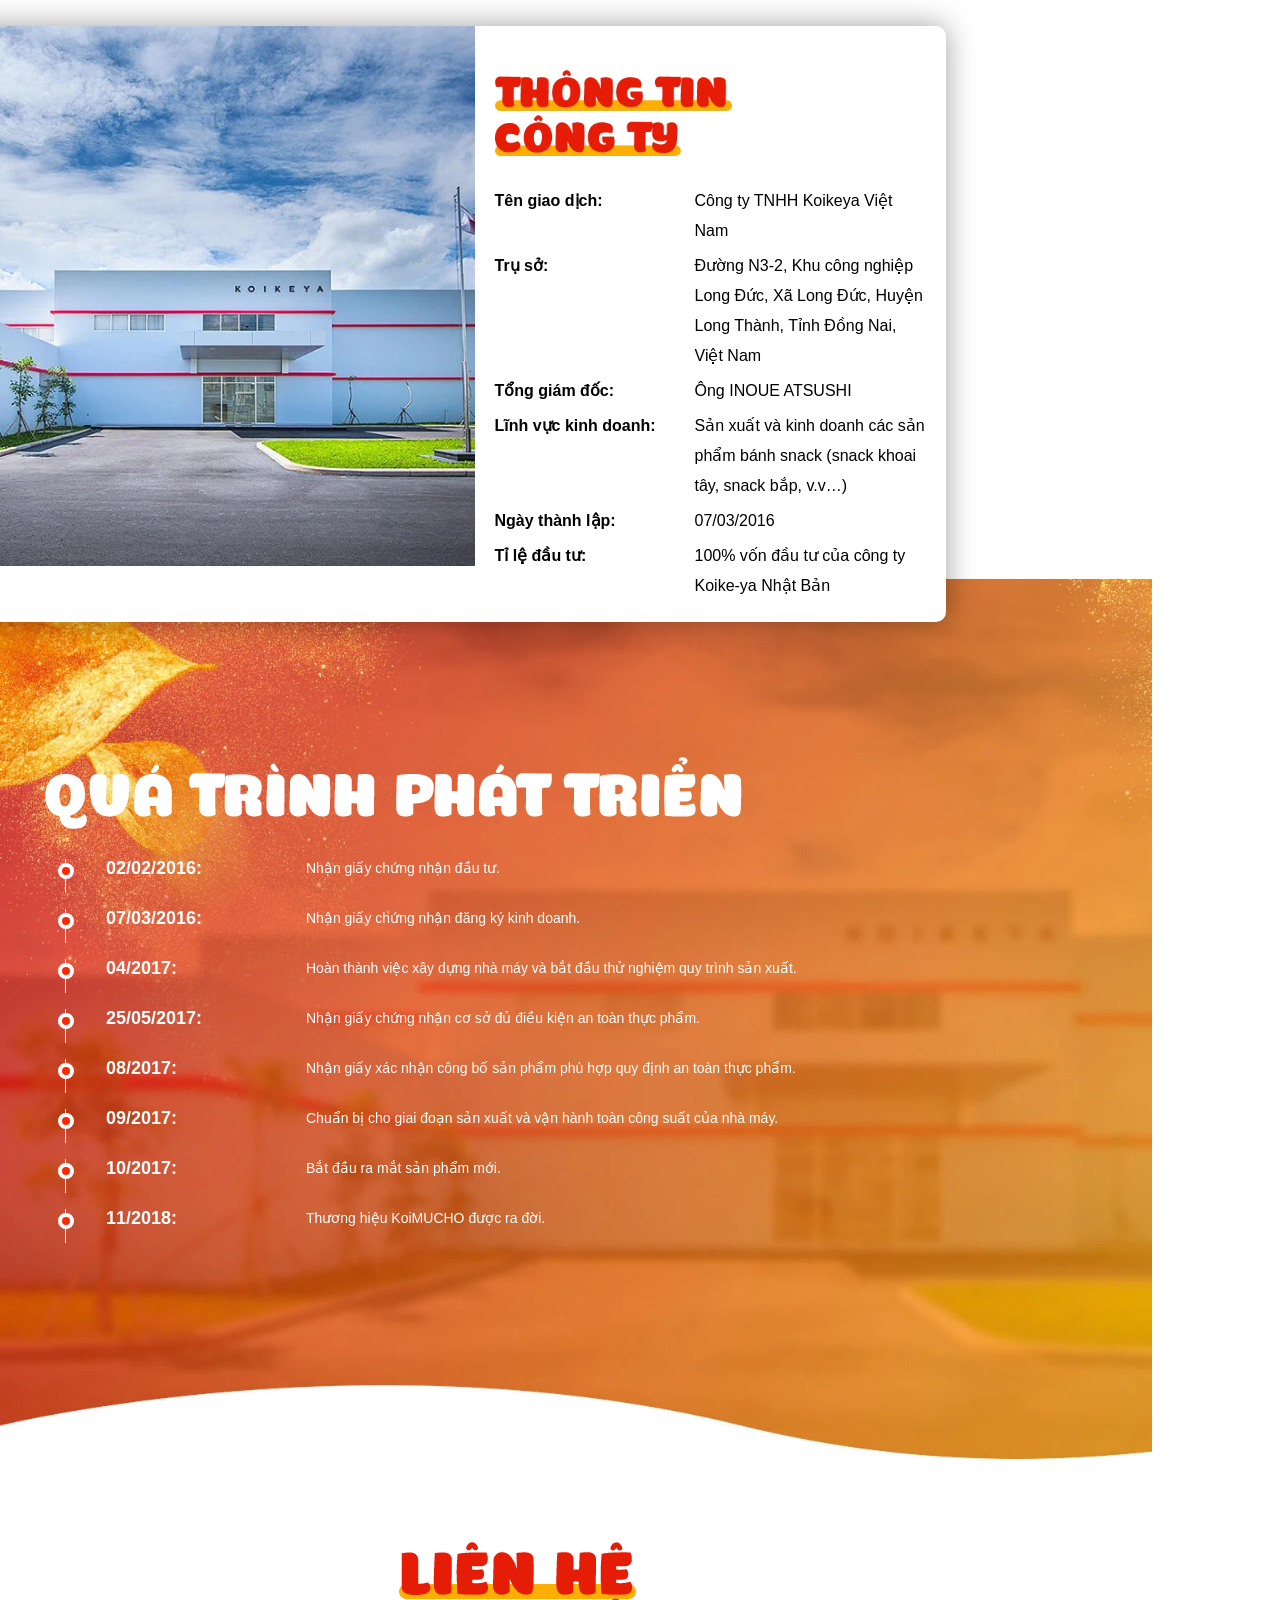
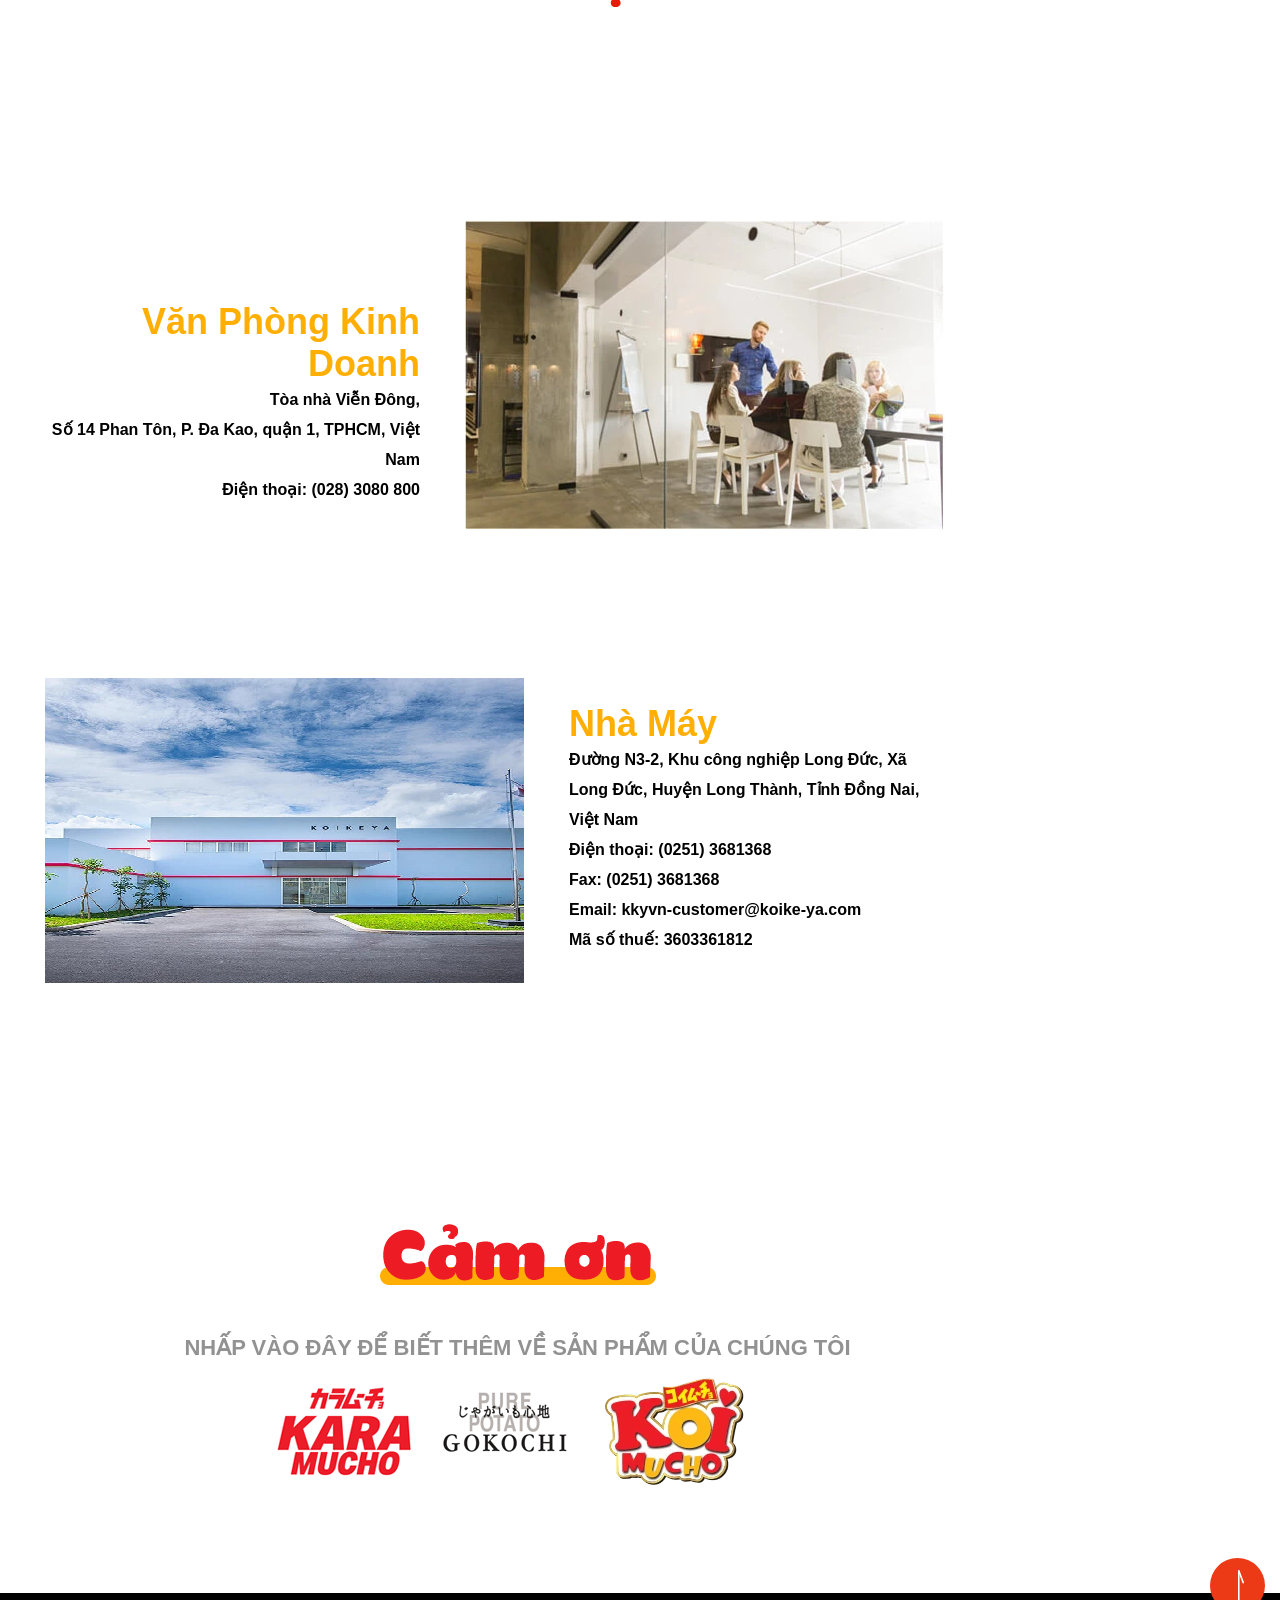
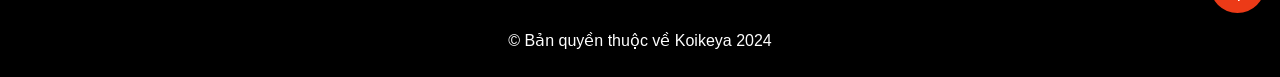
==== commit 52dd9f47: "update 9/1" ====
--- a/corporate.html
+++ b/corporate.html
@@ -65,7 +65,7 @@
             <p>
               ● KOIKEYA là nhà sản xuất đồ ăn nhẹ hàng đầu của Nhật Bản, chuyên
               cung cấp các sản phẩm đồ ăn nhẹ và thực phẩm tốt cho sức khỏe với
-              hơn 74 năm không ngừng phát triển.
+              hơn 72 năm không ngừng phát triển.
               <br />
               ● Năm 2016, Koikeya thành lập chi nhánh và nhà máy sản xuất tại
               Việt Nam.
